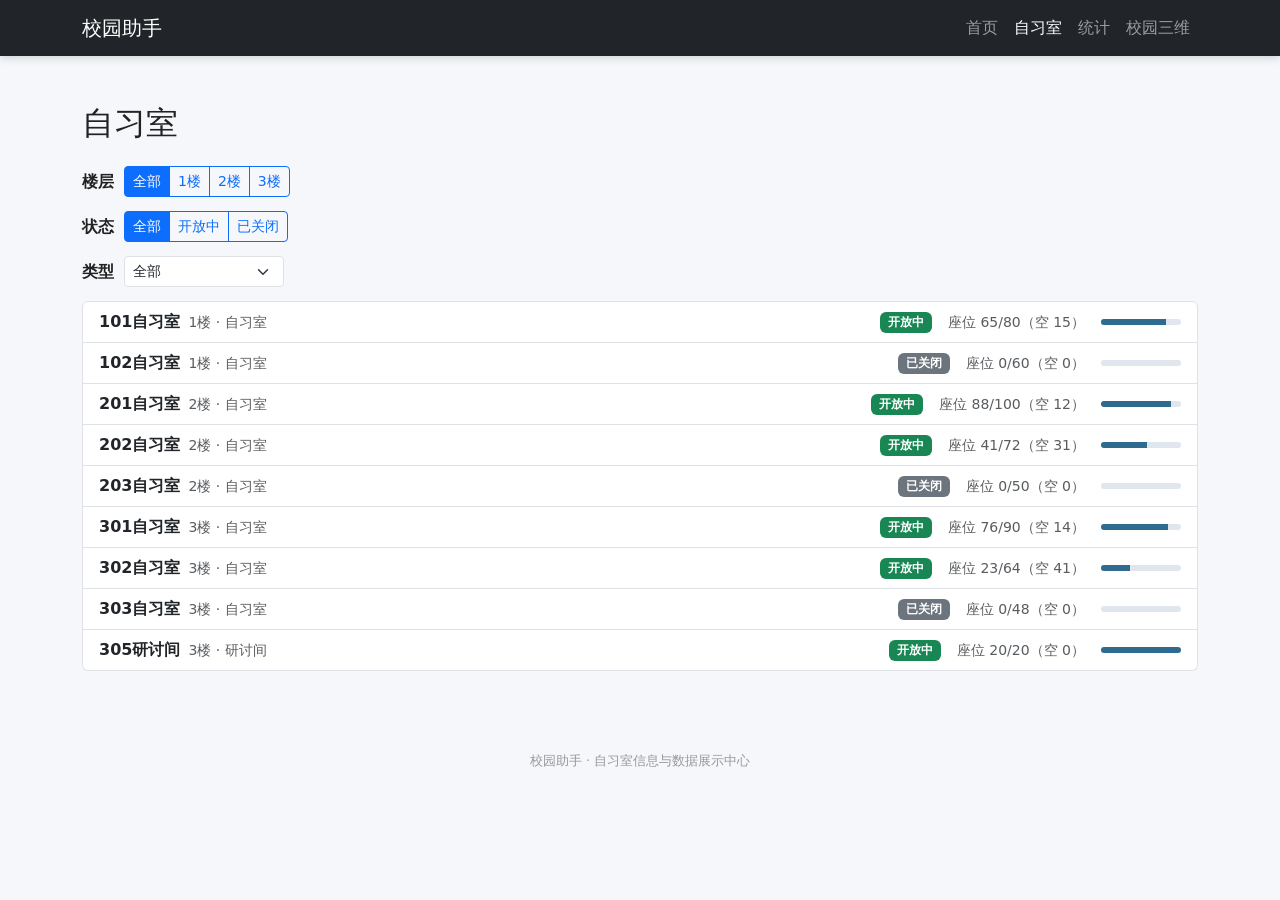
==== study.html @ 950e49fd "搭建项目骨架：首页+自习室筛选页+数据JSON+样式" ====
<!DOCTYPE html>
<html lang="zh-CN">
<head>
  <meta charset="UTF-8">
  <meta name="viewport" content="width=device-width, initial-scale=1.0">
  <title>校园助手 - 自习室</title>
  <link href="https://cdn.jsdelivr.net/npm/bootstrap@5.3.3/dist/css/bootstrap.min.css" rel="stylesheet">
  <link rel="stylesheet" href="css/style.css">
</head>
<body>
  <nav class="navbar navbar-expand-md navbar-dark bg-dark sticky-top site-nav">
    <div class="container">
      <a class="navbar-brand" href="index.html">校园助手</a>
      <button class="navbar-toggler" type="button" data-bs-toggle="collapse" data-bs-target="#mainNav" aria-controls="mainNav" aria-expanded="false" aria-label="展开导航">
        <span class="navbar-toggler-icon"></span>
      </button>
      <div class="collapse navbar-collapse" id="mainNav">
        <ul class="navbar-nav ms-auto">
          <li class="nav-item"><a class="nav-link" href="index.html">首页</a></li>
          <li class="nav-item"><a class="nav-link active" href="study.html">自习室</a></li>
          <li class="nav-item"><a class="nav-link" href="stats.html">统计</a></li>
          <li class="nav-item"><a class="nav-link" href="three-d/scene.html">校园三维</a></li>
        </ul>
      </div>
    </div>
  </nav>

  <main class="container my-5">
    <h2 class="mb-4">自习室</h2>

    <div id="status" class="alert alert-warning">加载中...</div>

    <div id="filter-panel" class="d-none">
      <div class="filter-bar">
        <span class="filter-label">楼层</span>
        <div class="btn-group btn-group-sm" id="floor-filters" role="group" aria-label="按楼层筛选">
          <button type="button" class="btn btn-primary" data-floor="全部">全部</button>
          <button type="button" class="btn btn-outline-primary" data-floor="1楼">1楼</button>
          <button type="button" class="btn btn-outline-primary" data-floor="2楼">2楼</button>
          <button type="button" class="btn btn-outline-primary" data-floor="3楼">3楼</button>
        </div>
      </div>
      <div class="filter-bar">
        <span class="filter-label">状态</span>
        <div class="btn-group btn-group-sm" id="open-filters" role="group" aria-label="按开放状态筛选">
          <button type="button" class="btn btn-primary" data-open="全部">全部</button>
          <button type="button" class="btn btn-outline-primary" data-open="open">开放中</button>
          <button type="button" class="btn btn-outline-primary" data-open="closed">已关闭</button>
        </div>
      </div>
      <div class="filter-bar">
        <span class="filter-label">类型</span>
        <select class="form-select form-select-sm" id="type-filter" aria-label="按类型筛选" style="max-width: 160px;">
          <option value="全部">全部</option>
          <option value="自习室">自习室</option>
          <option value="研讨间">研讨间</option>
        </select>
      </div>
      <ul class="list-group" id="room-list"></ul>
    </div>
  </main>

  <footer>
    <p>校园助手 · 自习室信息与数据展示中心</p>
  </footer>

  <script src="https://cdn.jsdelivr.net/npm/jquery@3.7.1/dist/jquery.min.js"></script>
  <script src="https://cdn.jsdelivr.net/npm/bootstrap@5.3.3/dist/js/bootstrap.bundle.min.js"></script>
  <script src="js/study.js"></script>
</body>
</html>
---- css/style.css ----
body {
  background: #f5f7fa;
  color: #222;
}
.site-nav {
  box-shadow: 0 2px 8px rgba(0, 0, 0, .15);
}
.hero {
  padding: 72px 0 56px;
  text-align: center;
  background: linear-gradient(135deg, #1f3a5f, #2f6b8f);
  color: #fff;
}
.hero h1 {
  font-size: 2.2rem;
  font-weight: 700;
}
.hero p {
  margin-top: 12px;
  opacity: .85;
}
.entry-card {
  text-decoration: none;
  color: inherit;
  display: block;
  transition: transform .15s ease, box-shadow .15s ease;
}
.entry-card:hover {
  transform: translateY(-4px);
  box-shadow: 0 8px 20px rgba(0, 0, 0, .12);
}
.entry-card .card-text {
  color: #666;
}
footer {
  text-align: center;
  color: #999;
  font-size: 13px;
  padding: 32px 0;
}
.filter-bar {
  display: flex;
  align-items: center;
  gap: 10px;
  margin-bottom: 14px;
  flex-wrap: wrap;
}
.filter-label {
  font-weight: 600;
  white-space: nowrap;
}
.chart-box {
  height: 360px;
  position: relative;
}
.room-item {
  cursor: pointer;
}
.room-item:hover {
  background: #f0f6fb;
}
.seat-bar {
  height: 6px;
  border-radius: 3px;
  background: #e0e6ed;
  overflow: hidden;
  min-width: 80px;
}
.seat-bar > span {
  display: block;
  height: 100%;
  background: #2f6b8f;
}
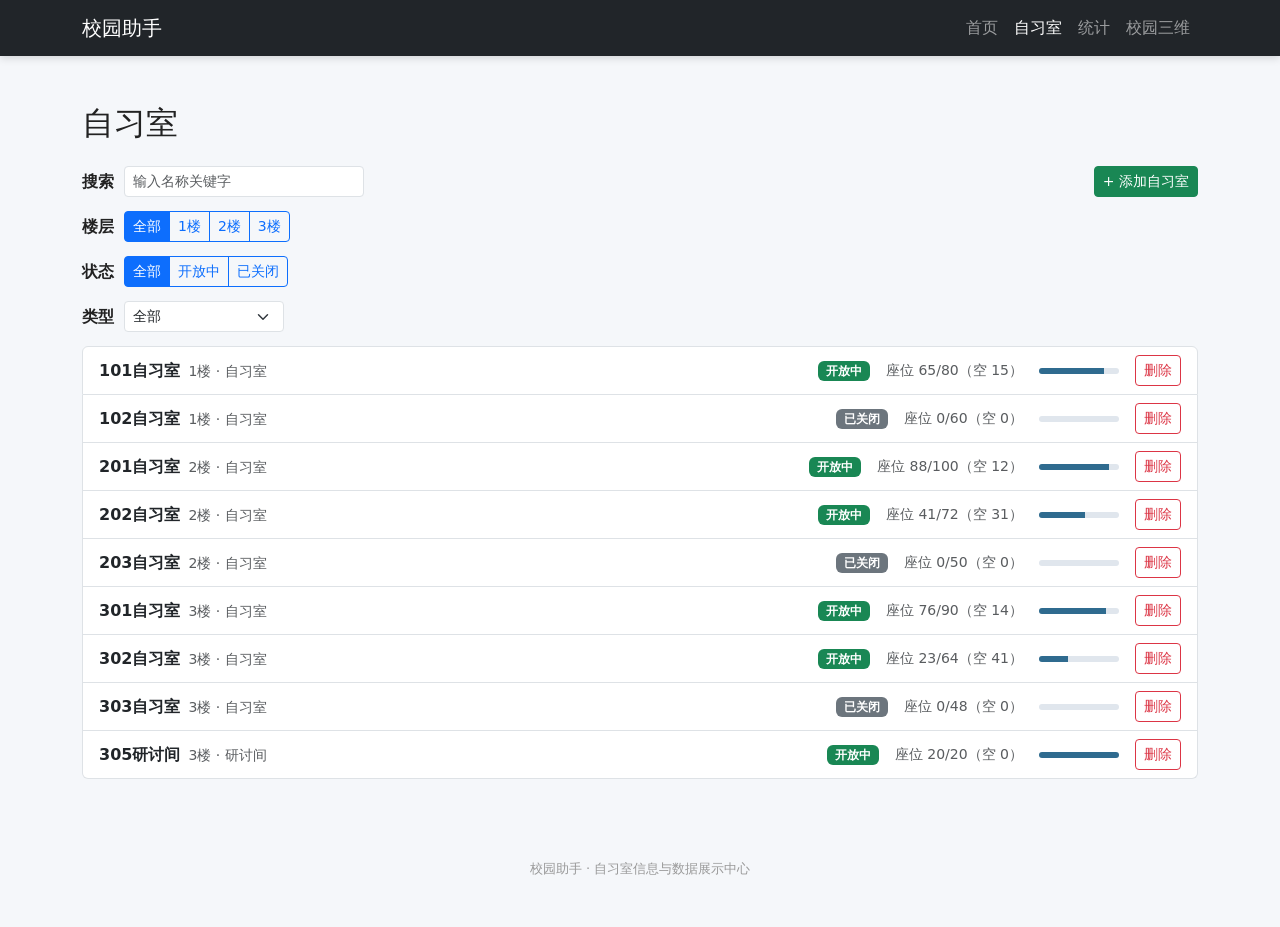
==== commit fa05f959: "自习室管理：搜索+添加校验+删除+localStorage持久化" ====
--- a/study.html
+++ b/study.html
@@ -31,6 +31,51 @@
     <div id="status" class="alert alert-warning">加载中...</div>
 
     <div id="filter-panel" class="d-none">
+      <div class="filter-bar">
+        <span class="filter-label">搜索</span>
+        <input type="text" class="form-control form-control-sm" id="search-input" placeholder="输入名称关键字" style="max-width: 240px;">
+        <button class="btn btn-sm btn-success ms-auto" data-bs-toggle="collapse" data-bs-target="#add-form">+ 添加自习室</button>
+      </div>
+
+      <div class="collapse card mb-3" id="add-form">
+        <div class="card-body">
+          <div class="row g-2">
+            <div class="col-md-3">
+              <input type="text" class="form-control form-control-sm" id="new-name" placeholder="名称（如 401自习室）">
+            </div>
+            <div class="col-md-2">
+              <select class="form-select form-select-sm" id="new-floor">
+                <option value="1楼">1楼</option>
+                <option value="2楼">2楼</option>
+                <option value="3楼">3楼</option>
+              </select>
+            </div>
+            <div class="col-md-2">
+              <select class="form-select form-select-sm" id="new-type">
+                <option value="自习室">自习室</option>
+                <option value="研讨间">研讨间</option>
+              </select>
+            </div>
+            <div class="col-md-2">
+              <input type="number" class="form-control form-control-sm" id="new-seats" placeholder="总座位数" min="1">
+            </div>
+            <div class="col-md-2">
+              <input type="number" class="form-control form-control-sm" id="new-used" placeholder="已用座位数" min="0">
+            </div>
+            <div class="col-md-1 d-flex align-items-center">
+              <div class="form-check">
+                <input class="form-check-input" type="checkbox" id="new-open" checked>
+                <label class="form-check-label small" for="new-open">开放</label>
+              </div>
+            </div>
+          </div>
+          <div class="mt-2 d-flex align-items-center gap-2">
+            <button class="btn btn-primary btn-sm" id="add-btn">确认添加</button>
+            <span id="form-msg" class="text-danger small"></span>
+          </div>
+        </div>
+      </div>
+
       <div class="filter-bar">
         <span class="filter-label">楼层</span>
         <div class="btn-group btn-group-sm" id="floor-filters" role="group" aria-label="按楼层筛选">
